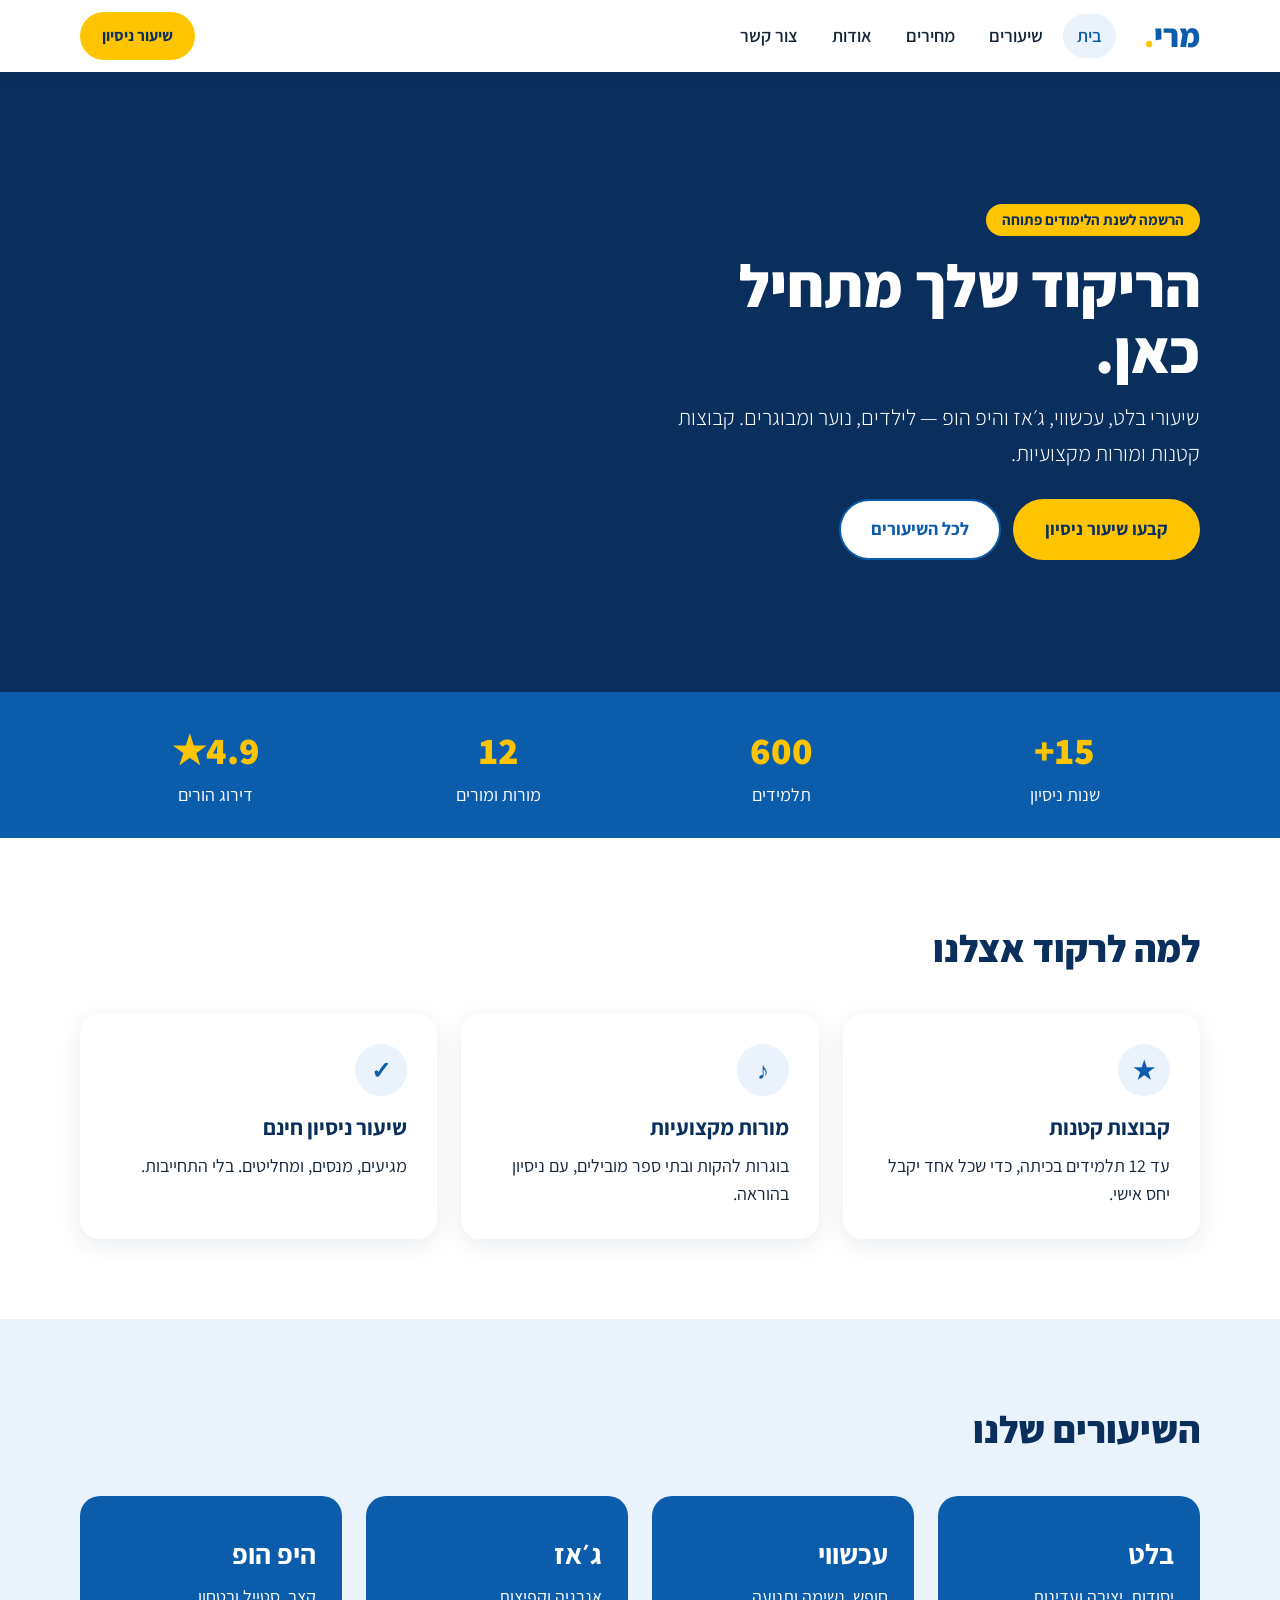
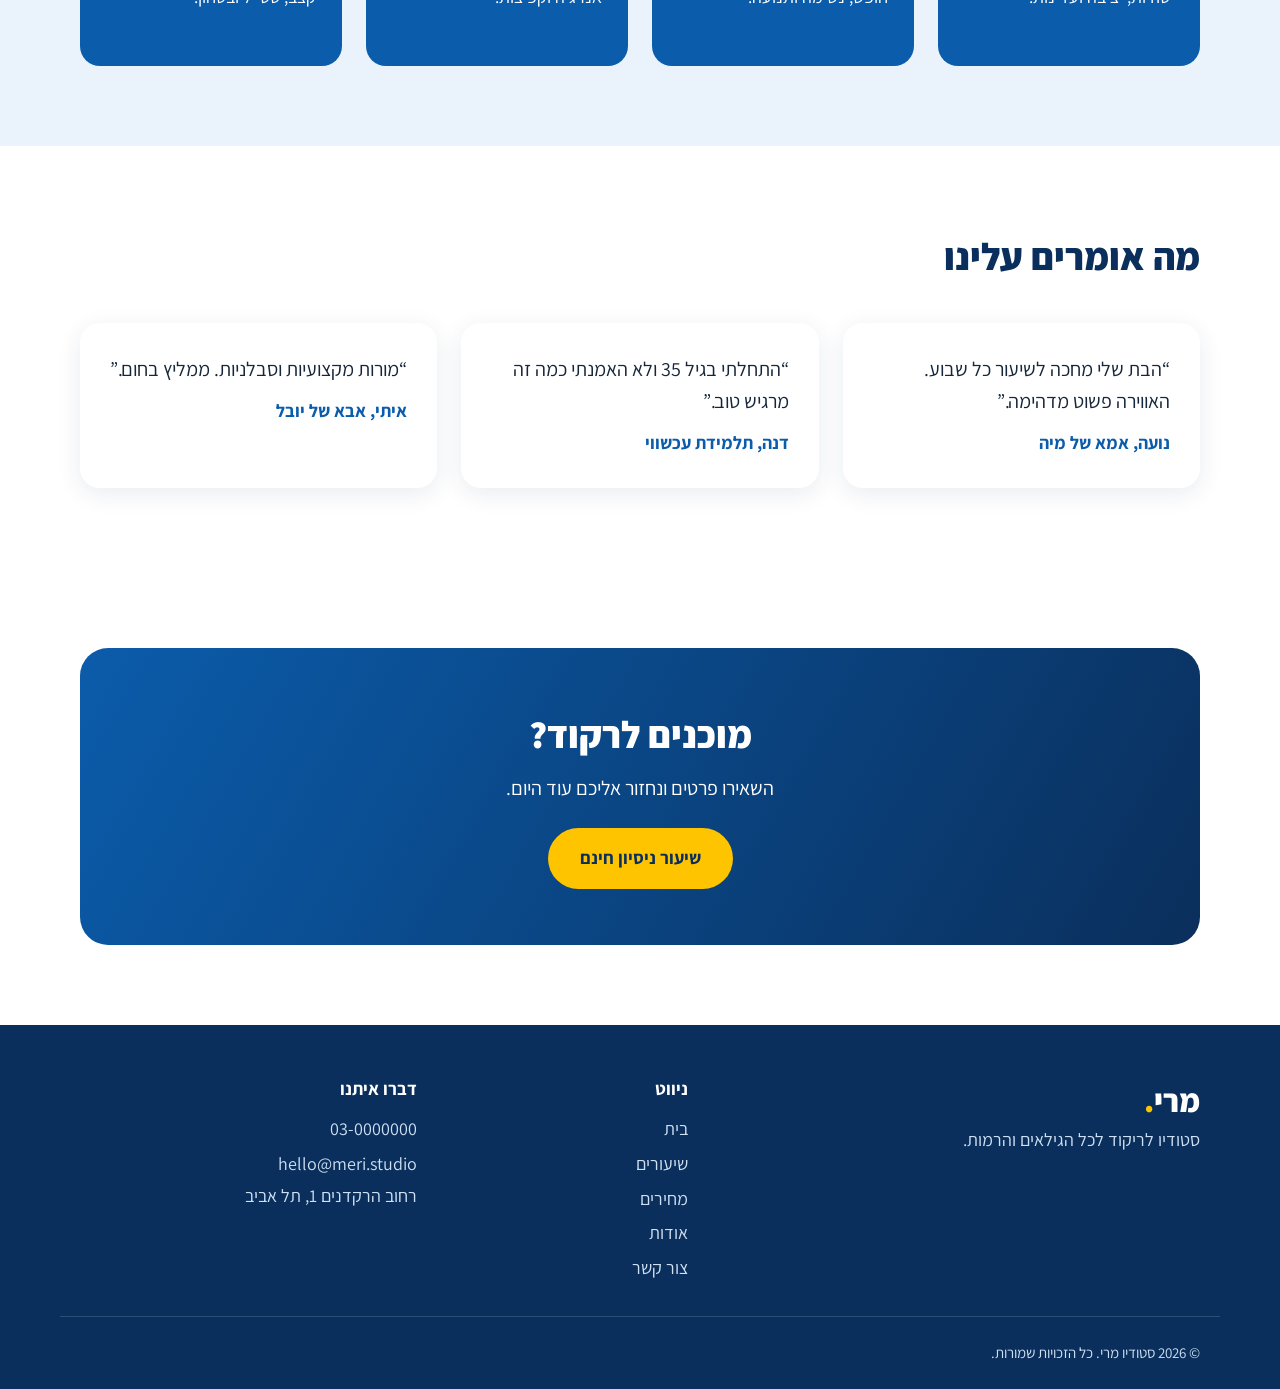
==== index.html @ 5dc38083 "Add 5-page promotional website for dance studio Co-Authored-By: Claude Sonnet 5.5 <noreply@anthropic" ====
<!doctype html>
<html lang="he" dir="rtl">
<head>
<meta charset="utf-8">
<meta name="viewport" content="width=device-width,initial-scale=1">
<title>בית | סטודיו מרי</title>
<meta name="description" content="סטודיו מרי – שיעורי ריקוד לכל הגילאים והרמות.">
<link rel="preconnect" href="https://fonts.googleapis.com">
<link rel="preconnect" href="https://fonts.gstatic.com" crossorigin>
<link href="https://fonts.googleapis.com/css2?family=Assistant:wght@300;400;600;700;800&display=swap" rel="stylesheet">
<link rel="stylesheet" href="style.css">
</head>
<body>
<header class="top">
  <div class="wrap bar">
    <a class="logo" href="index.html">מרי<span>.</span></a>
    <button class="burger" aria-label="תפריט" onclick="document.body.classList.toggle('open')"><i></i><i></i><i></i></button>
    <nav><a href="index.html" class="on">בית</a><a href="classes.html">שיעורים</a><a href="pricing.html">מחירים</a><a href="about.html">אודות</a><a href="contact.html">צור קשר</a></nav>
    <a class="btn btn-y sm" href="contact.html">שיעור ניסיון</a>
  </div>
</header>
<section class="hero" style="--img:url('https://images.unsplash.com/photo-1611879531844-24b7ddf40b26?ixlib=rb-4.1.0&q=80&fm=jpg&w=1800&fit=max')">
  <div class="wrap hero-in">
    <div class="hero-card">
      <span class="pill">הרשמה לשנת הלימודים פתוחה</span>
      <h1>הריקוד שלך מתחיל כאן.</h1>
      <p>שיעורי בלט, עכשווי, ג׳אז והיפ הופ — לילדים, נוער ומבוגרים. קבוצות קטנות ומורות מקצועיות.</p>
      <div class="cta"><a class="btn btn-y" href="contact.html">קבעו שיעור ניסיון</a><a class="btn btn-o" href="classes.html">לכל השיעורים</a></div>
    </div>
  </div>
</section>
<section class="strip"><div class="wrap strip-in"><div><b>15+</b><span>שנות ניסיון</span></div><div><b>600</b><span>תלמידים</span></div><div><b>12</b><span>מורות ומורים</span></div><div><b>4.9★</b><span>דירוג הורים</span></div></div></section>
<main>

<section class="sec"><div class="wrap">
<h2>למה לרקוד אצלנו</h2>
<div class="grid3">
<div class="card"><div class="ic">★</div><h3>קבוצות קטנות</h3><p>עד 12 תלמידים בכיתה, כדי שכל אחד יקבל יחס אישי.</p></div>
<div class="card"><div class="ic">♪</div><h3>מורות מקצועיות</h3><p>בוגרות להקות ובתי ספר מובילים, עם ניסיון בהוראה.</p></div>
<div class="card"><div class="ic">✓</div><h3>שיעור ניסיון חינם</h3><p>מגיעים, מנסים, ומחליטים. בלי התחייבות.</p></div>
</div></div></section>
<section class="sec alt"><div class="wrap">
<h2>השיעורים שלנו</h2>
<div class="grid4">
<a class="tile" href="classes.html"><h3>בלט</h3><p>יסודות, יציבה ועדינות.</p></a>
<a class="tile" href="classes.html"><h3>עכשווי</h3><p>חופש, נשימה ותנועה.</p></a>
<a class="tile" href="classes.html"><h3>ג׳אז</h3><p>אנרגיה וקפיצות.</p></a>
<a class="tile" href="classes.html"><h3>היפ הופ</h3><p>קצב, סטייל ובטחון.</p></a>
</div></div></section>
<section class="sec"><div class="wrap">
<h2>מה אומרים עלינו</h2>
<div class="grid3">
<div class="card q"><p>“הבת שלי מחכה לשיעור כל שבוע. האווירה פשוט מדהימה.”</p><b>נועה, אמא של מיה</b></div>
<div class="card q"><p>“התחלתי בגיל 35 ולא האמנתי כמה זה מרגיש טוב.”</p><b>דנה, תלמידת עכשווי</b></div>
<div class="card q"><p>“מורות מקצועיות וסבלניות. ממליץ בחום.”</p><b>איתי, אבא של יובל</b></div>
</div></div></section>
<section class="sec"><div class="wrap"><div class="banner"><h2>מוכנים לרקוד?</h2><p>השאירו פרטים ונחזור אליכם עוד היום.</p><a class="btn btn-y" href="contact.html">שיעור ניסיון חינם</a></div></div></section>
</main>
<footer>
  <div class="wrap foot">
    <div><b class="logo">מרי<span>.</span></b><p>סטודיו לריקוד לכל הגילאים והרמות.</p></div>
    <div><h4>ניווט</h4><a href="index.html" class="on">בית</a><a href="classes.html">שיעורים</a><a href="pricing.html">מחירים</a><a href="about.html">אודות</a><a href="contact.html">צור קשר</a></div>
    <div><h4>דברו איתנו</h4><a href="tel:030000000">03-0000000</a><a href="mailto:hello@meri.studio">hello@meri.studio</a><p>רחוב הרקדנים 1, תל אביב</p></div>
  </div>
  <div class="wrap copy">© 2026 סטודיו מרי. כל הזכויות שמורות.</div>
</footer>
</body>
</html>
---- style.css ----
:root{--blue:#0b5cab;--navy:#0a2f5c;--sky:#eaf3fc;--yellow:#ffc400;--ink:#16263a;--mute:#5b6b7f;--r:20px}
*{box-sizing:border-box;margin:0}
body{font-family:'Assistant',sans-serif;color:var(--ink);background:#fff;font-size:18px;line-height:1.6}
a{color:inherit;text-decoration:none}
.wrap{max-width:1160px;margin:0 auto;padding:0 20px}
.top{position:sticky;top:0;z-index:20;background:#fff;box-shadow:0 2px 12px rgba(10,47,92,.08)}
.bar{display:flex;align-items:center;gap:28px;height:72px}
.logo{font-size:32px;font-weight:800;color:var(--blue)}.logo span{color:var(--yellow)}
nav{display:flex;gap:6px;margin-inline-end:auto}
nav a{padding:8px 14px;border-radius:30px;font-weight:600}
nav a:hover,nav a.on{background:var(--sky);color:var(--blue)}
.burger{display:none;background:none;border:0;margin-inline-start:auto;cursor:pointer}
.burger i{display:block;width:26px;height:3px;background:var(--blue);margin:5px 0;border-radius:3px}
.btn{display:inline-block;padding:14px 30px;border-radius:40px;font-weight:700;font-size:18px;border:2px solid transparent;cursor:pointer;font-family:inherit;transition:.2s}
.btn.sm{padding:9px 20px;font-size:16px}
.btn-y{background:var(--yellow);color:var(--navy)}.btn-y:hover{background:#ffd43b;transform:translateY(-2px)}
.btn-o{border-color:var(--blue);color:var(--blue);background:#fff}.btn-o:hover{background:var(--blue);color:#fff}
.hero{background:linear-gradient(270deg,rgba(10,47,92,.88) 0,rgba(10,47,92,.55) 45%,rgba(10,47,92,.1) 100%),var(--img) center/cover no-repeat,var(--navy);min-height:620px;display:flex;align-items:center}
.hero-in{width:100%}
.hero-card{max-width:560px;color:#fff;padding:40px 0}
.hero h1{font-size:60px;line-height:1.1;font-weight:800;margin:16px 0}
.hero p{font-size:22px;margin-bottom:28px;font-weight:300}
.pill{display:inline-block;background:var(--yellow);color:var(--navy);padding:4px 16px;border-radius:30px;font-weight:700;font-size:15px}
.cta{display:flex;gap:12px;flex-wrap:wrap}
.strip{background:var(--blue);color:#fff}
.strip-in{display:grid;grid-template-columns:repeat(4,1fr);text-align:center;padding:28px 20px;gap:12px}
.strip b{display:block;font-size:38px;font-weight:800;color:var(--yellow)}
.sec{padding:80px 0}.alt{background:var(--sky)}
h2{font-size:38px;font-weight:800;color:var(--navy);margin-bottom:36px}
h3{font-size:22px;font-weight:700;color:var(--navy);margin-bottom:6px}
.grid2,.grid3,.grid4{display:grid;gap:24px}
.grid2{grid-template-columns:repeat(2,1fr)}.grid3{grid-template-columns:repeat(3,1fr)}.grid4{grid-template-columns:repeat(4,1fr)}
.card{background:#fff;border-radius:var(--r);padding:30px;box-shadow:0 6px 24px rgba(10,47,92,.09)}
.alt .card{box-shadow:none}
.ic{width:52px;height:52px;border-radius:50%;background:var(--sky);color:var(--blue);display:grid;place-items:center;font-size:24px;font-weight:800;margin-bottom:14px}
.row{display:flex;gap:18px}.row .ic{flex:none}
.tile{background:var(--blue);color:#fff;border-radius:var(--r);padding:36px 26px;min-height:170px;transition:.2s}
.tile h3{color:#fff;font-size:28px}.tile:hover{background:var(--navy);transform:translateY(-4px)}
.q p{font-size:20px;margin-bottom:12px}.q b{color:var(--blue)}
.banner{background:linear-gradient(120deg,var(--blue),var(--navy));color:#fff;border-radius:28px;padding:56px 30px;text-align:center}
.banner h2{color:#fff;margin-bottom:8px}.banner p{margin-bottom:24px;font-size:20px}
.phead{background:var(--sky);padding:56px 0}
.phead h1{font-size:46px;color:var(--navy);font-weight:800}.phead p{color:var(--mute);font-size:20px}
.tbl{background:#fff;border-radius:var(--r);overflow:hidden}
table{width:100%;border-collapse:collapse}
th,td{padding:16px 22px;text-align:right;border-bottom:1px solid #e3ecf6}
th{background:var(--blue);color:#fff}
.price .card{text-align:center;position:relative}
.pr{font-size:52px;font-weight:800;color:var(--blue);margin:8px 0}
.price ul{list-style:none;padding:0;margin:0 0 22px}.price li{padding:6px 0;border-bottom:1px solid #eef3f9}
.hot{border:3px solid var(--yellow)}
details{background:#fff;border-radius:14px;padding:18px 24px;margin-bottom:12px}
summary{font-weight:700;cursor:pointer;color:var(--navy)}details p{margin-top:8px;color:var(--mute)}
.ab p{margin-bottom:14px;color:var(--mute)}
.team{text-align:center}
.av{width:84px;height:84px;margin:0 auto 12px;border-radius:50%;background:var(--blue);color:#fff;display:grid;place-items:center;font-size:36px;font-weight:800}
.form{display:grid;gap:16px}
label{display:grid;gap:6px;font-weight:600;color:var(--navy)}
input,select,textarea{font:inherit;padding:12px 14px;border:2px solid #d5e2f0;border-radius:12px;background:#fff}
input:focus,select:focus,textarea:focus{outline:0;border-color:var(--blue)}
.ok{color:#0a7a3c;font-weight:700}
.info p{margin:10px 0}.info a{color:var(--blue);font-weight:600}
footer{background:var(--navy);color:#cfe0f3;padding-top:50px}
.foot{display:grid;grid-template-columns:2fr 1fr 1.4fr;gap:30px}
.foot a{display:block;padding:3px 0}.foot a:hover{color:var(--yellow)}
.foot h4{color:#fff;margin-bottom:8px}.foot .logo{color:#fff}
.copy{padding:24px 20px;margin-top:30px;border-top:1px solid rgba(255,255,255,.15);font-size:15px}
@media(max-width:860px){
.burger{display:block}.top .btn{display:none}
nav{display:none;position:absolute;top:72px;inset-inline:0;background:#fff;flex-direction:column;padding:12px 20px 20px;box-shadow:0 10px 20px rgba(0,0,0,.1)}
.open nav{display:flex}
.hero{min-height:520px;background:linear-gradient(0deg,rgba(10,47,92,.9),rgba(10,47,92,.35)),var(--img) center/cover}
.hero h1{font-size:40px}.hero p{font-size:19px}
.grid2,.grid3,.grid4,.foot{grid-template-columns:1fr}
.strip-in{grid-template-columns:repeat(2,1fr)}
h2{font-size:30px}.sec{padding:56px 0}.phead h1{font-size:36px}}
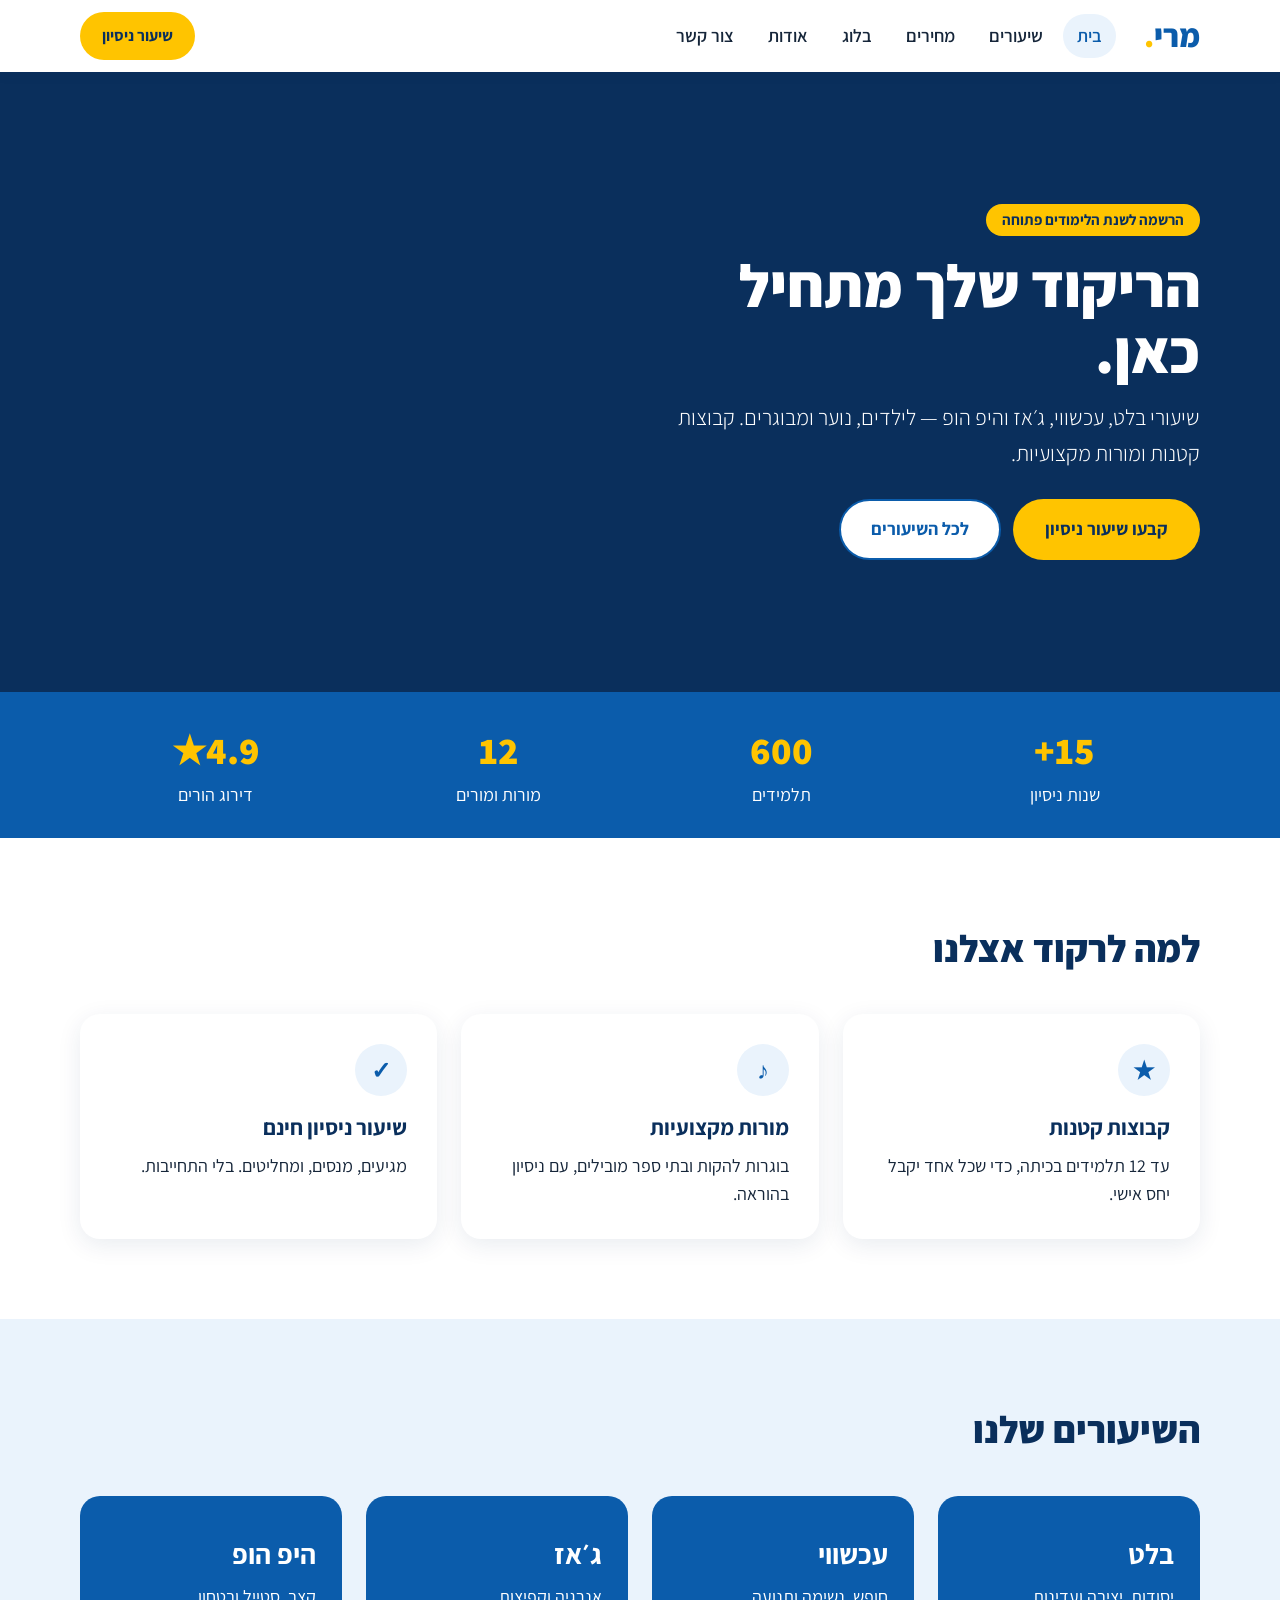
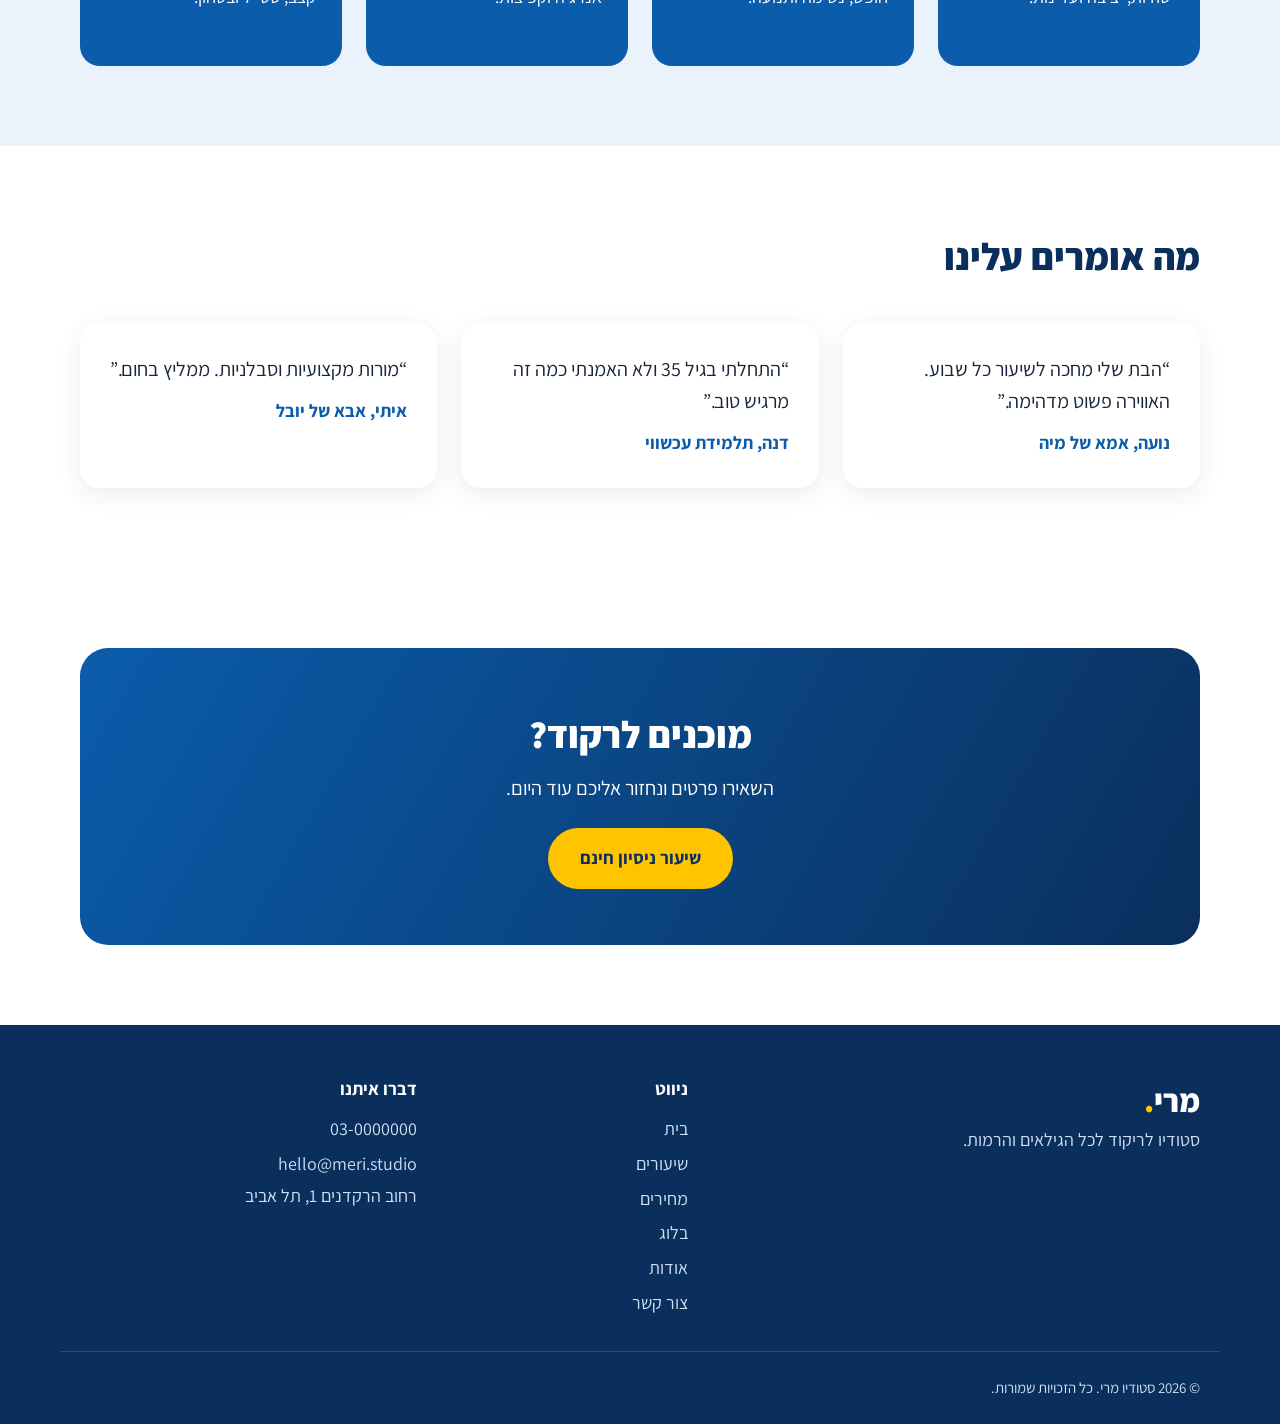
==== commit 793f6af9: "Add blog page and nav links Co-Authored-By: Claude Sonnet 5.5 <noreply@anthropic.com> Claude-Session" ====
--- a/index.html
+++ b/index.html
@@ -15,7 +15,7 @@
   <div class="wrap bar">
     <a class="logo" href="index.html">מרי<span>.</span></a>
     <button class="burger" aria-label="תפריט" onclick="document.body.classList.toggle('open')"><i></i><i></i><i></i></button>
-    <nav><a href="index.html" class="on">בית</a><a href="classes.html">שיעורים</a><a href="pricing.html">מחירים</a><a href="about.html">אודות</a><a href="contact.html">צור קשר</a></nav>
+    <nav><a href="index.html" class="on">בית</a><a href="classes.html">שיעורים</a><a href="pricing.html">מחירים</a><a href="blog.html">בלוג</a><a href="about.html">אודות</a><a href="contact.html">צור קשר</a></nav>
     <a class="btn btn-y sm" href="contact.html">שיעור ניסיון</a>
   </div>
 </header>
@@ -59,7 +59,7 @@
 <footer>
   <div class="wrap foot">
     <div><b class="logo">מרי<span>.</span></b><p>סטודיו לריקוד לכל הגילאים והרמות.</p></div>
-    <div><h4>ניווט</h4><a href="index.html" class="on">בית</a><a href="classes.html">שיעורים</a><a href="pricing.html">מחירים</a><a href="about.html">אודות</a><a href="contact.html">צור קשר</a></div>
+    <div><h4>ניווט</h4><a href="index.html" class="on">בית</a><a href="classes.html">שיעורים</a><a href="pricing.html">מחירים</a><a href="blog.html">בלוג</a><a href="about.html">אודות</a><a href="contact.html">צור קשר</a></div>
     <div><h4>דברו איתנו</h4><a href="tel:030000000">03-0000000</a><a href="mailto:hello@meri.studio">hello@meri.studio</a><p>רחוב הרקדנים 1, תל אביב</p></div>
   </div>
   <div class="wrap copy">© 2026 סטודיו מרי. כל הזכויות שמורות.</div>
--- a/style.css
+++ b/style.css
@@ -74,3 +74,15 @@
 .grid2,.grid3,.grid4,.foot{grid-template-columns:1fr}
 .strip-in{grid-template-columns:repeat(2,1fr)}
 h2{font-size:30px}.sec{padding:56px 0}.phead h1{font-size:36px}}
+.post{display:flex;flex-direction:column;padding:0;overflow:hidden;transition:.2s}
+.post:hover{transform:translateY(-4px)}
+.post-img{height:190px;background:linear-gradient(120deg,var(--blue),var(--navy));display:grid;place-items:center;color:var(--yellow);font-size:56px;font-weight:800}
+.post-body{padding:24px 26px 28px}
+.tag{display:inline-block;background:var(--sky);color:var(--blue);padding:2px 12px;border-radius:30px;font-weight:700;font-size:14px}
+.meta{color:var(--mute);font-size:15px;margin:8px 0 4px}
+.post h3{margin:6px 0 8px}.post p{color:var(--mute)}
+.more{display:inline-block;margin-top:12px;color:var(--blue);font-weight:700}
+.feat{display:grid;grid-template-columns:1.2fr 1fr;gap:0;padding:0;overflow:hidden;margin-bottom:36px}
+.feat .post-img{height:100%;min-height:280px;font-size:90px}
+.feat .post-body{padding:40px}.feat h3{font-size:30px}
+@media(max-width:860px){.feat{grid-template-columns:1fr}.feat .post-img{min-height:180px}.feat .post-body{padding:24px}}
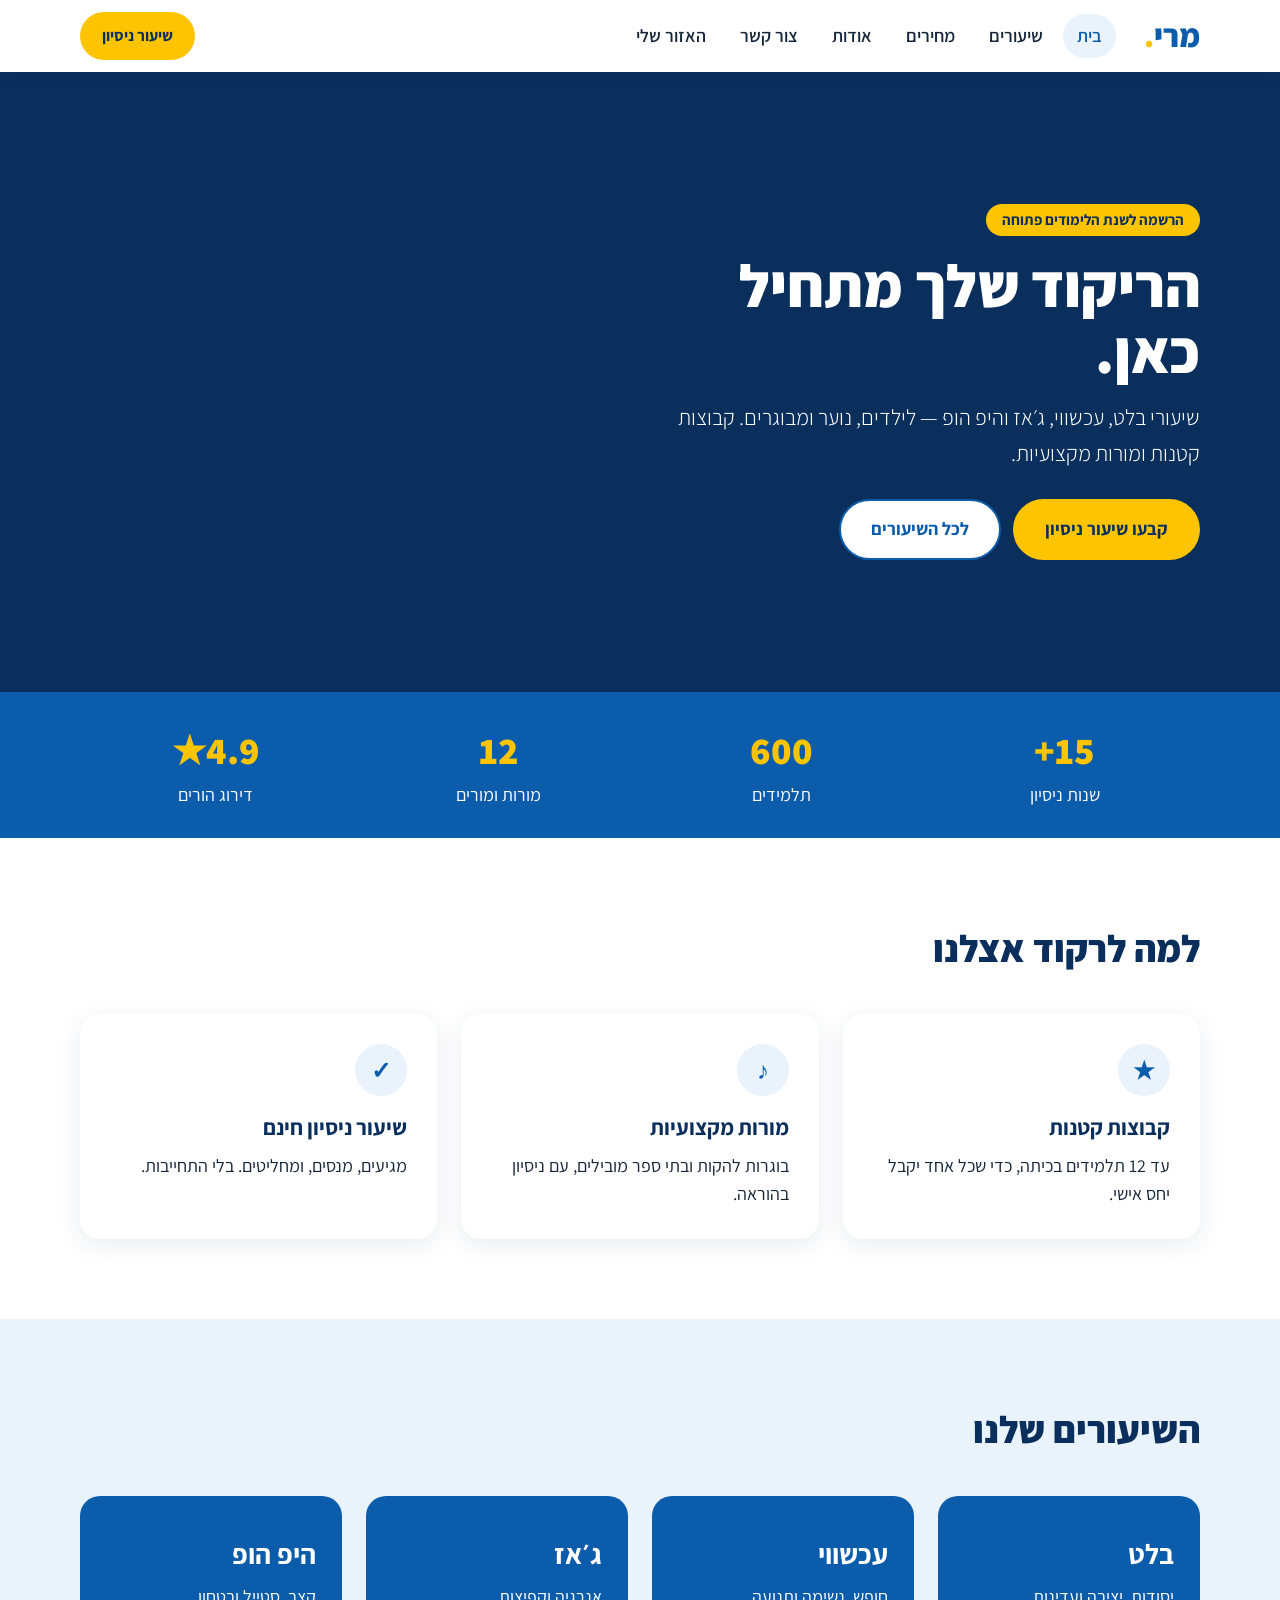
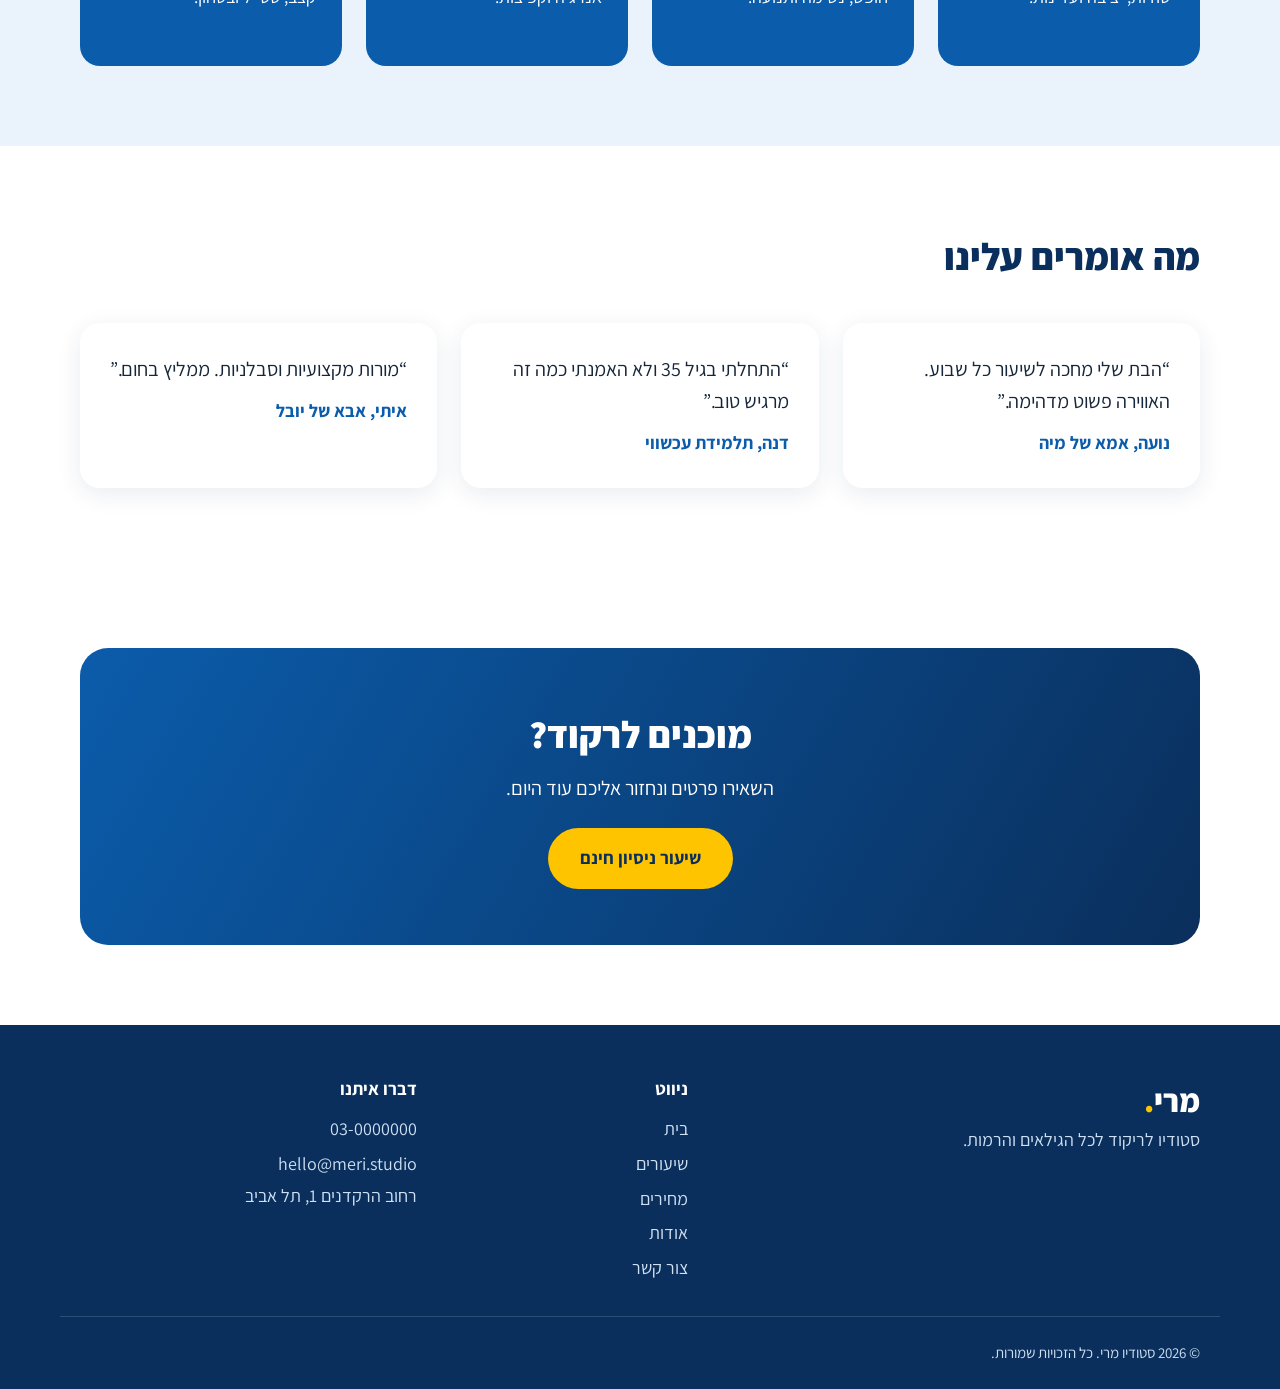
==== commit 8390dacf: "Add users area (account page) with login, registration and personal classes Co-Authored-By: Claude S" ====
--- a/index.html
+++ b/index.html
@@ -15,7 +15,7 @@
   <div class="wrap bar">
     <a class="logo" href="index.html">מרי<span>.</span></a>
     <button class="burger" aria-label="תפריט" onclick="document.body.classList.toggle('open')"><i></i><i></i><i></i></button>
-    <nav><a href="index.html" class="on">בית</a><a href="classes.html">שיעורים</a><a href="pricing.html">מחירים</a><a href="blog.html">בלוג</a><a href="about.html">אודות</a><a href="contact.html">צור קשר</a></nav>
+    <nav><a href="index.html" class="on">בית</a><a href="classes.html">שיעורים</a><a href="pricing.html">מחירים</a><a href="about.html">אודות</a><a href="contact.html">צור קשר</a><a href="account.html">האזור שלי</a></nav>
     <a class="btn btn-y sm" href="contact.html">שיעור ניסיון</a>
   </div>
 </header>
@@ -59,7 +59,7 @@
 <footer>
   <div class="wrap foot">
     <div><b class="logo">מרי<span>.</span></b><p>סטודיו לריקוד לכל הגילאים והרמות.</p></div>
-    <div><h4>ניווט</h4><a href="index.html" class="on">בית</a><a href="classes.html">שיעורים</a><a href="pricing.html">מחירים</a><a href="blog.html">בלוג</a><a href="about.html">אודות</a><a href="contact.html">צור קשר</a></div>
+    <div><h4>ניווט</h4><a href="index.html" class="on">בית</a><a href="classes.html">שיעורים</a><a href="pricing.html">מחירים</a><a href="about.html">אודות</a><a href="contact.html">צור קשר</a></div>
     <div><h4>דברו איתנו</h4><a href="tel:030000000">03-0000000</a><a href="mailto:hello@meri.studio">hello@meri.studio</a><p>רחוב הרקדנים 1, תל אביב</p></div>
   </div>
   <div class="wrap copy">© 2026 סטודיו מרי. כל הזכויות שמורות.</div>
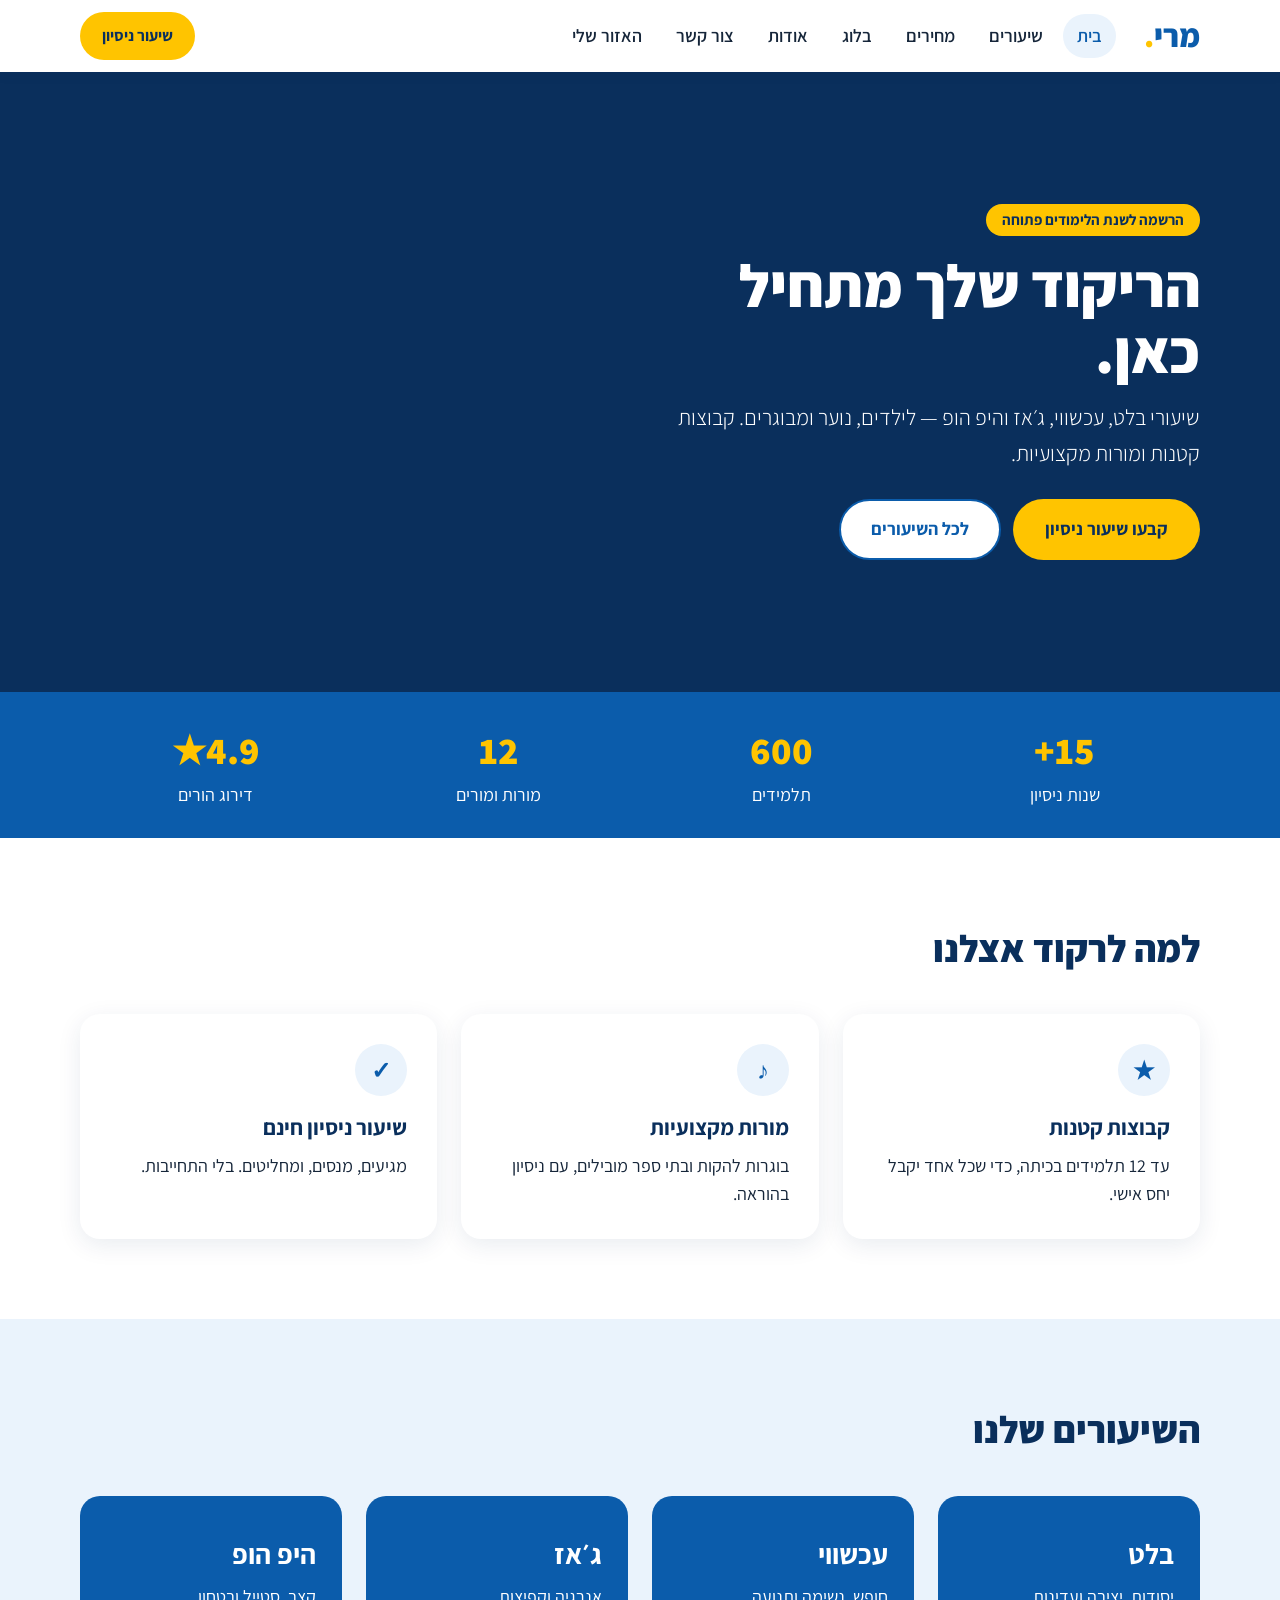
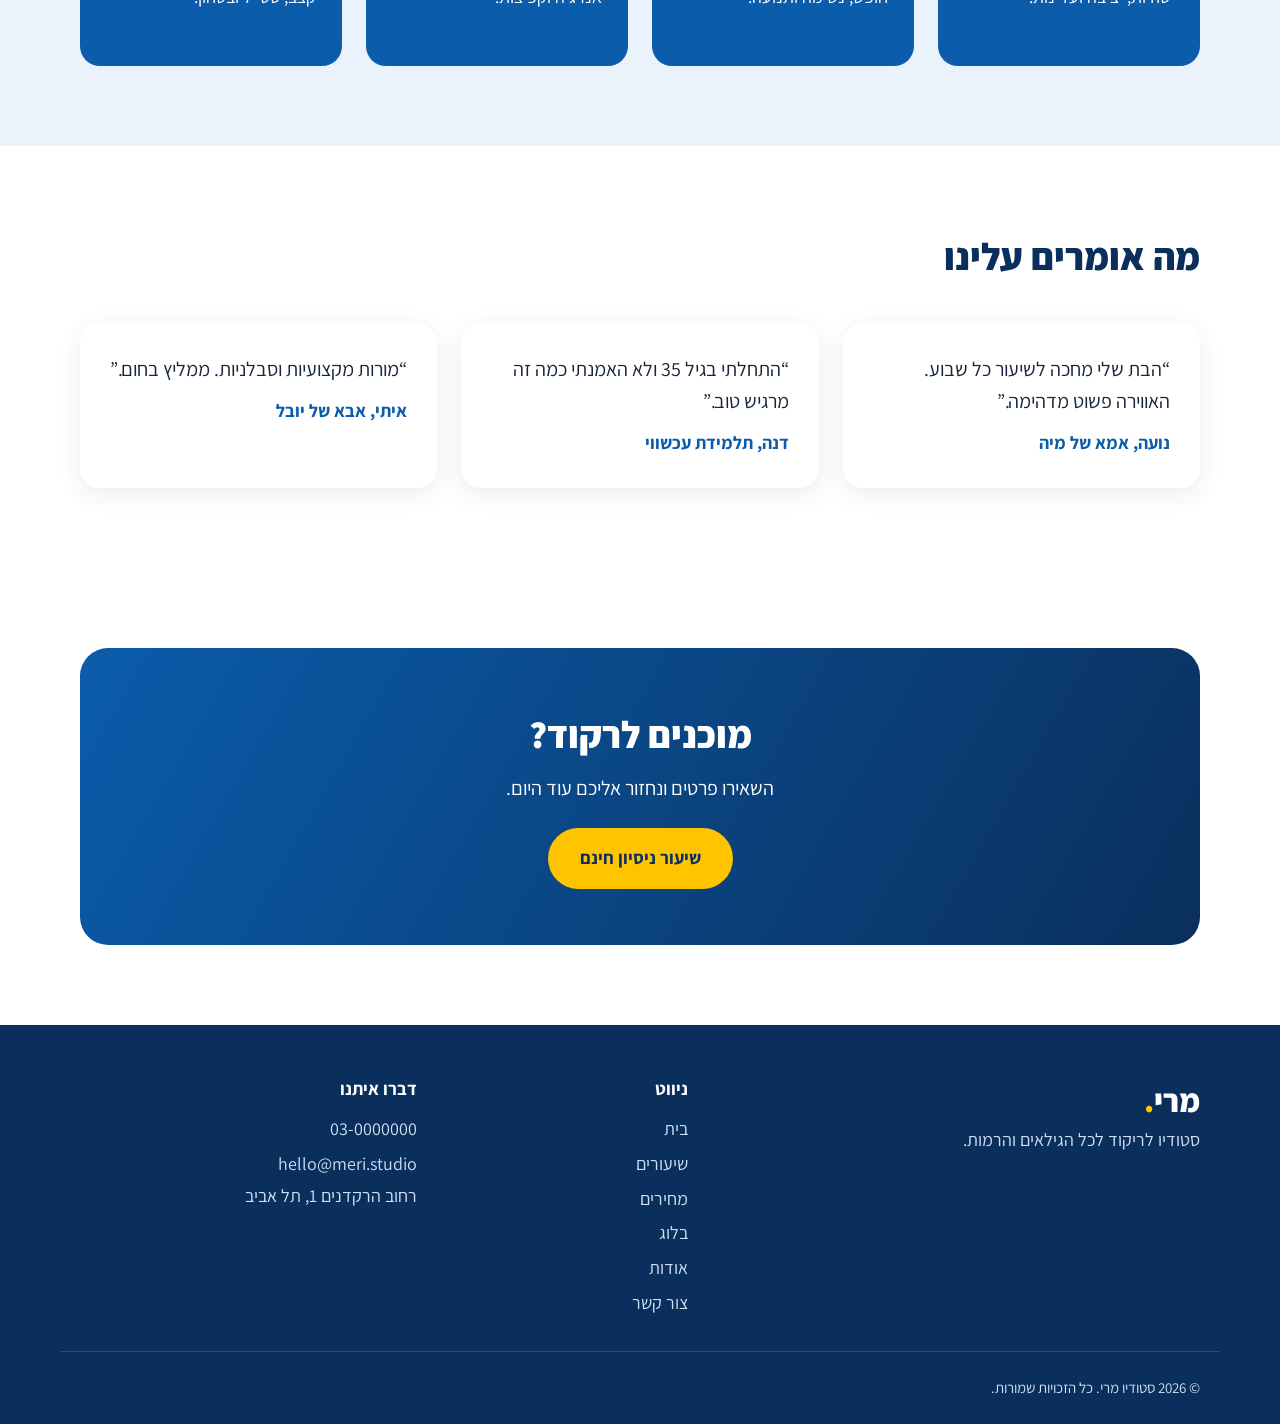
==== commit cfabcf5c: "Merge main into blog branch Co-Authored-By: Claude Sonnet 5.5 <noreply@anthropic.com> Claude-Session" ====
--- a/index.html
+++ b/index.html
@@ -15,7 +15,7 @@
   <div class="wrap bar">
     <a class="logo" href="index.html">מרי<span>.</span></a>
     <button class="burger" aria-label="תפריט" onclick="document.body.classList.toggle('open')"><i></i><i></i><i></i></button>
-    <nav><a href="index.html" class="on">בית</a><a href="classes.html">שיעורים</a><a href="pricing.html">מחירים</a><a href="about.html">אודות</a><a href="contact.html">צור קשר</a><a href="account.html">האזור שלי</a></nav>
+    <nav><a href="index.html" class="on">בית</a><a href="classes.html">שיעורים</a><a href="pricing.html">מחירים</a><a href="blog.html">בלוג</a><a href="about.html">אודות</a><a href="contact.html">צור קשר</a><a href="account.html">האזור שלי</a></nav>
     <a class="btn btn-y sm" href="contact.html">שיעור ניסיון</a>
   </div>
 </header>
@@ -59,7 +59,7 @@
 <footer>
   <div class="wrap foot">
     <div><b class="logo">מרי<span>.</span></b><p>סטודיו לריקוד לכל הגילאים והרמות.</p></div>
-    <div><h4>ניווט</h4><a href="index.html" class="on">בית</a><a href="classes.html">שיעורים</a><a href="pricing.html">מחירים</a><a href="about.html">אודות</a><a href="contact.html">צור קשר</a></div>
+    <div><h4>ניווט</h4><a href="index.html" class="on">בית</a><a href="classes.html">שיעורים</a><a href="pricing.html">מחירים</a><a href="blog.html">בלוג</a><a href="about.html">אודות</a><a href="contact.html">צור קשר</a></div>
     <div><h4>דברו איתנו</h4><a href="tel:030000000">03-0000000</a><a href="mailto:hello@meri.studio">hello@meri.studio</a><p>רחוב הרקדנים 1, תל אביב</p></div>
   </div>
   <div class="wrap copy">© 2026 סטודיו מרי. כל הזכויות שמורות.</div>
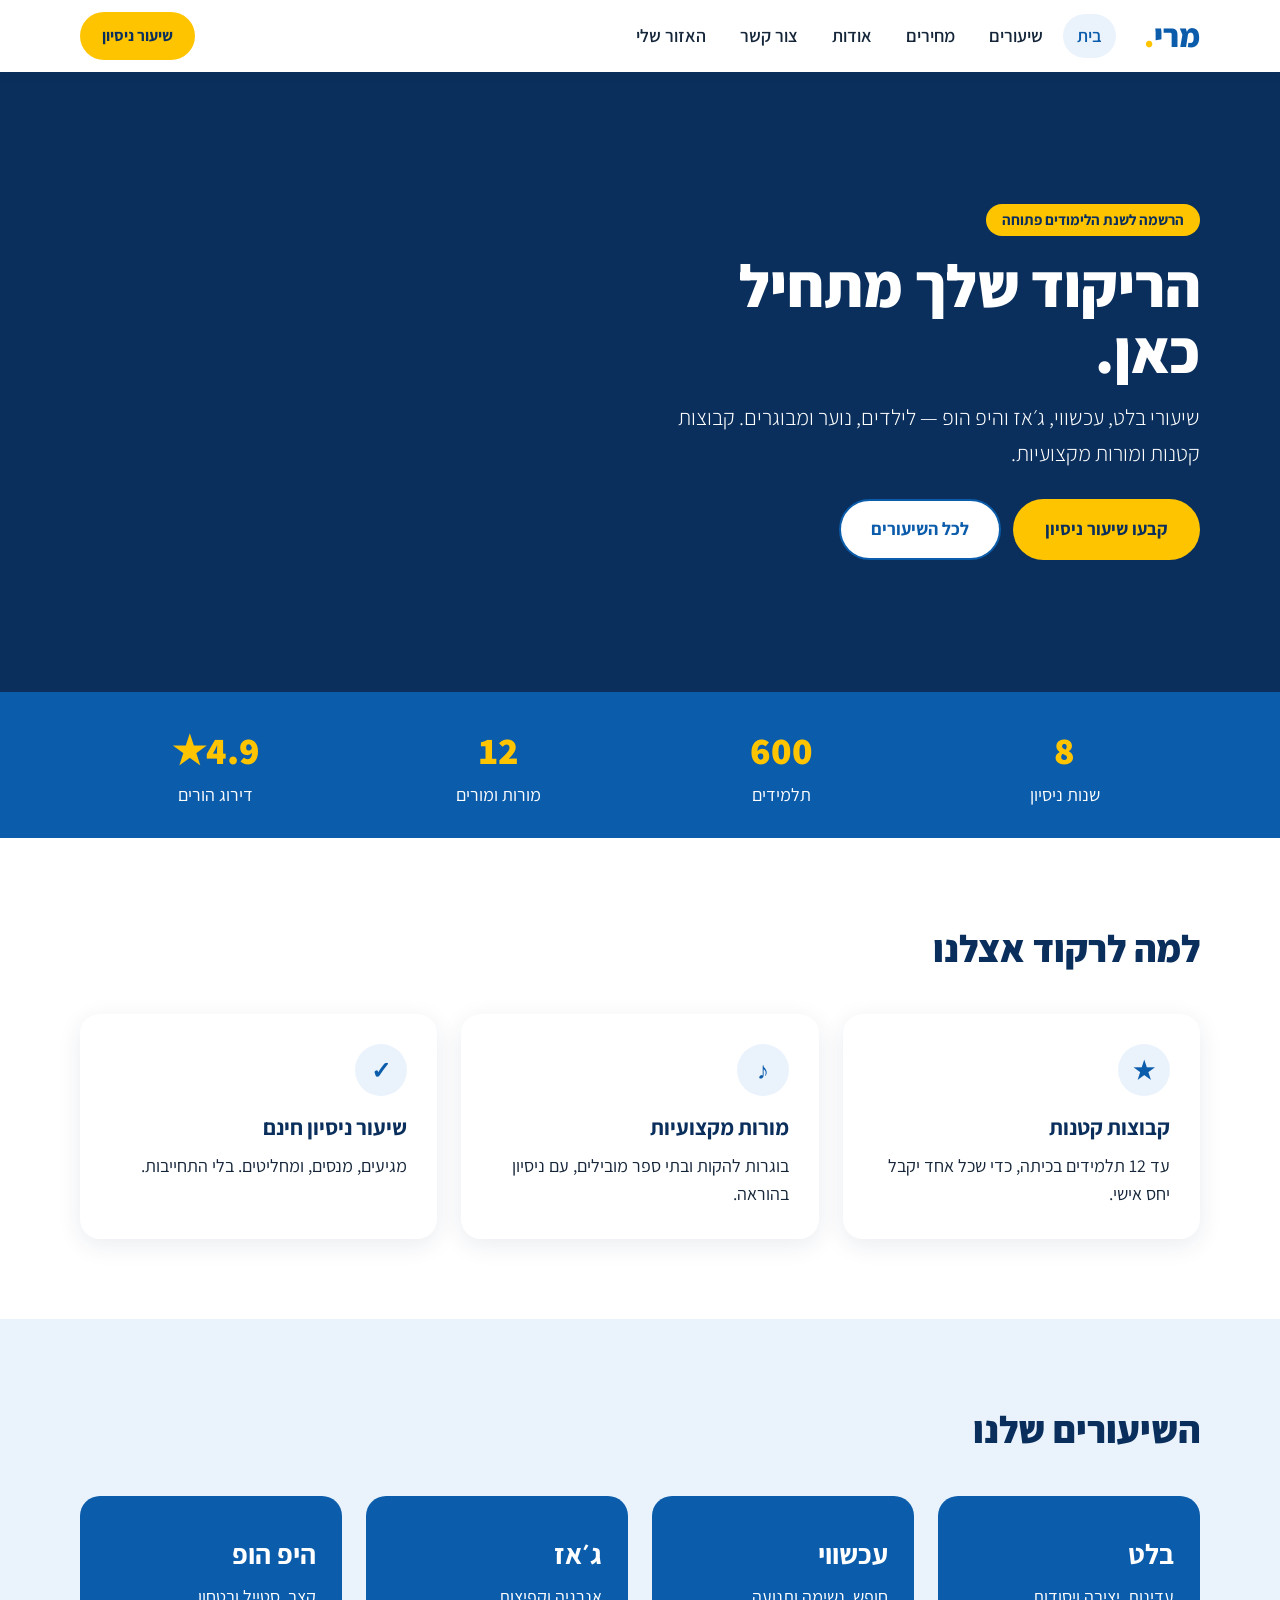
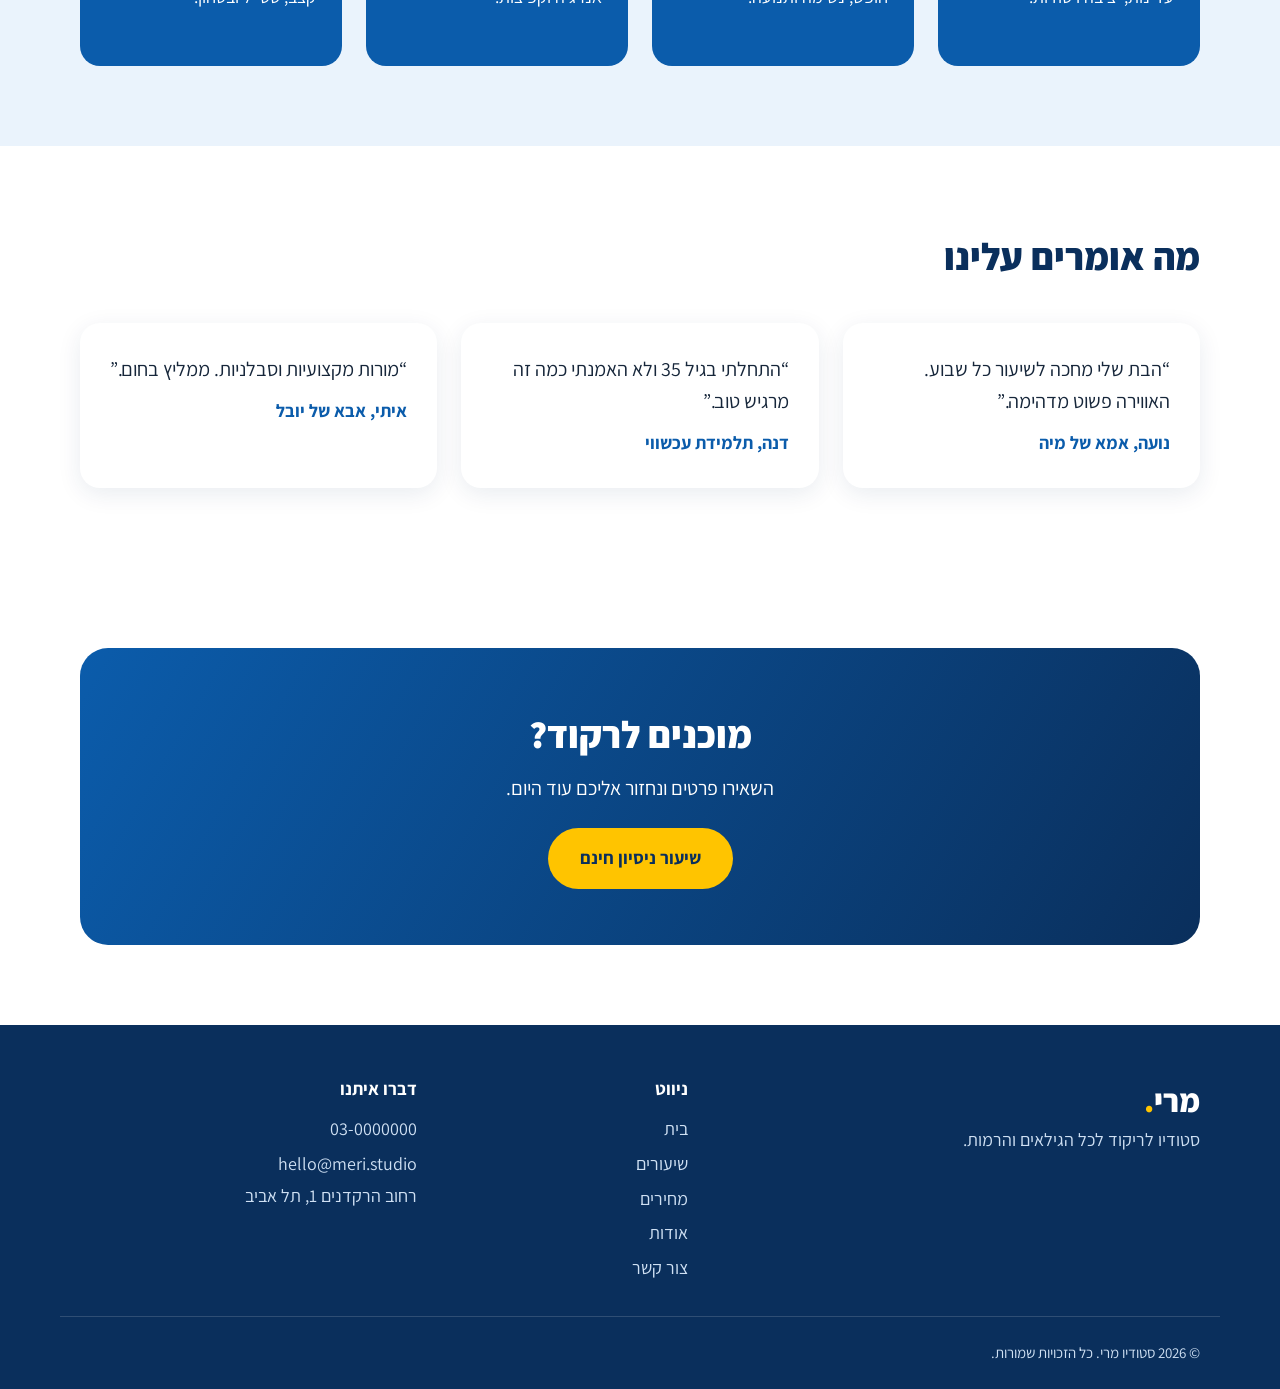
==== commit acac50de: "Update years of experience and ballet tile text Co-Authored-By: Claude Sonnet 5.5 <noreply@anthropic" ====
--- a/index.html
+++ b/index.html
@@ -15,7 +15,7 @@
   <div class="wrap bar">
     <a class="logo" href="index.html">מרי<span>.</span></a>
     <button class="burger" aria-label="תפריט" onclick="document.body.classList.toggle('open')"><i></i><i></i><i></i></button>
-    <nav><a href="index.html" class="on">בית</a><a href="classes.html">שיעורים</a><a href="pricing.html">מחירים</a><a href="blog.html">בלוג</a><a href="about.html">אודות</a><a href="contact.html">צור קשר</a><a href="account.html">האזור שלי</a></nav>
+    <nav><a href="index.html" class="on">בית</a><a href="classes.html">שיעורים</a><a href="pricing.html">מחירים</a><a href="about.html">אודות</a><a href="contact.html">צור קשר</a><a href="account.html">האזור שלי</a></nav>
     <a class="btn btn-y sm" href="contact.html">שיעור ניסיון</a>
   </div>
 </header>
@@ -29,7 +29,7 @@
     </div>
   </div>
 </section>
-<section class="strip"><div class="wrap strip-in"><div><b>15+</b><span>שנות ניסיון</span></div><div><b>600</b><span>תלמידים</span></div><div><b>12</b><span>מורות ומורים</span></div><div><b>4.9★</b><span>דירוג הורים</span></div></div></section>
+<section class="strip"><div class="wrap strip-in"><div><b>8</b><span>שנות ניסיון</span></div><div><b>600</b><span>תלמידים</span></div><div><b>12</b><span>מורות ומורים</span></div><div><b>4.9★</b><span>דירוג הורים</span></div></div></section>
 <main>
 
 <section class="sec"><div class="wrap">
@@ -42,7 +42,7 @@
 <section class="sec alt"><div class="wrap">
 <h2>השיעורים שלנו</h2>
 <div class="grid4">
-<a class="tile" href="classes.html"><h3>בלט</h3><p>יסודות, יציבה ועדינות.</p></a>
+<a class="tile" href="classes.html"><h3>בלט</h3><p>עדינות, יציבה ויסודות.</p></a>
 <a class="tile" href="classes.html"><h3>עכשווי</h3><p>חופש, נשימה ותנועה.</p></a>
 <a class="tile" href="classes.html"><h3>ג׳אז</h3><p>אנרגיה וקפיצות.</p></a>
 <a class="tile" href="classes.html"><h3>היפ הופ</h3><p>קצב, סטייל ובטחון.</p></a>
@@ -59,7 +59,7 @@
 <footer>
   <div class="wrap foot">
     <div><b class="logo">מרי<span>.</span></b><p>סטודיו לריקוד לכל הגילאים והרמות.</p></div>
-    <div><h4>ניווט</h4><a href="index.html" class="on">בית</a><a href="classes.html">שיעורים</a><a href="pricing.html">מחירים</a><a href="blog.html">בלוג</a><a href="about.html">אודות</a><a href="contact.html">צור קשר</a></div>
+    <div><h4>ניווט</h4><a href="index.html" class="on">בית</a><a href="classes.html">שיעורים</a><a href="pricing.html">מחירים</a><a href="about.html">אודות</a><a href="contact.html">צור קשר</a></div>
     <div><h4>דברו איתנו</h4><a href="tel:030000000">03-0000000</a><a href="mailto:hello@meri.studio">hello@meri.studio</a><p>רחוב הרקדנים 1, תל אביב</p></div>
   </div>
   <div class="wrap copy">© 2026 סטודיו מרי. כל הזכויות שמורות.</div>
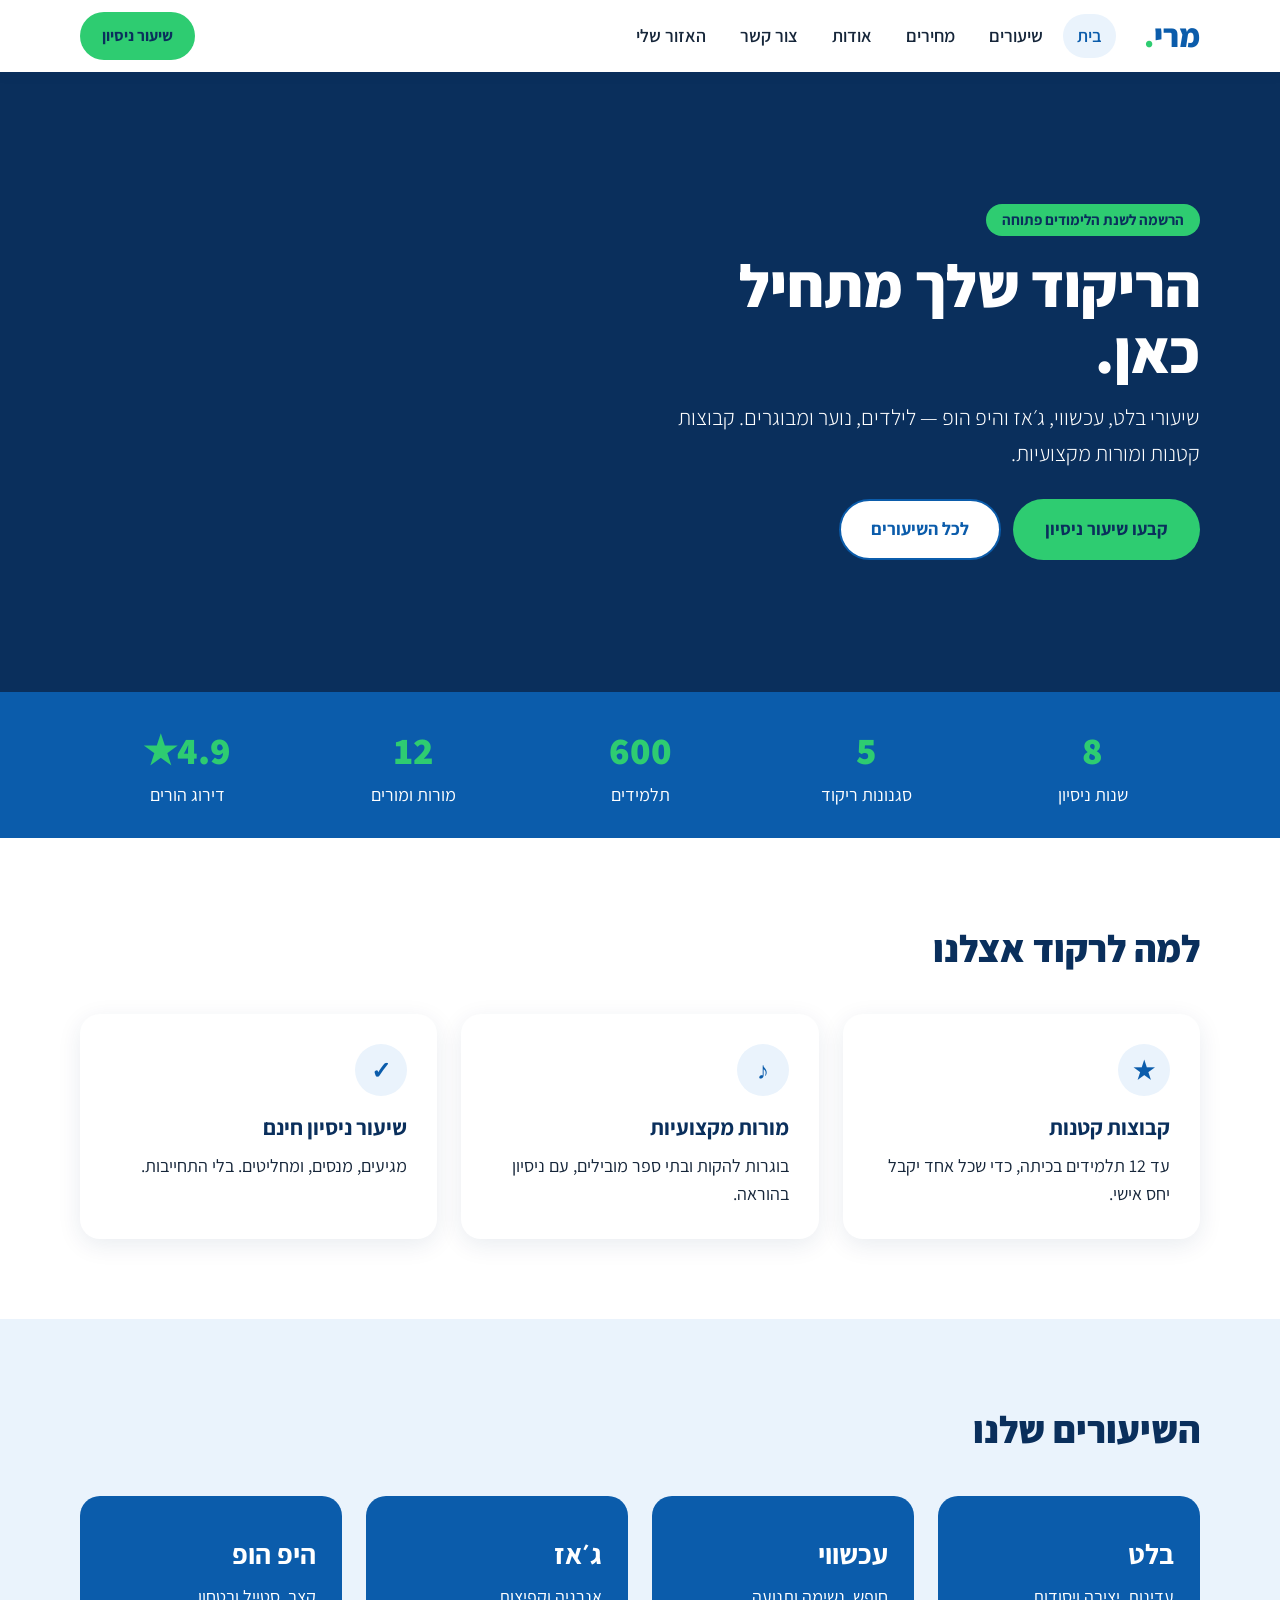
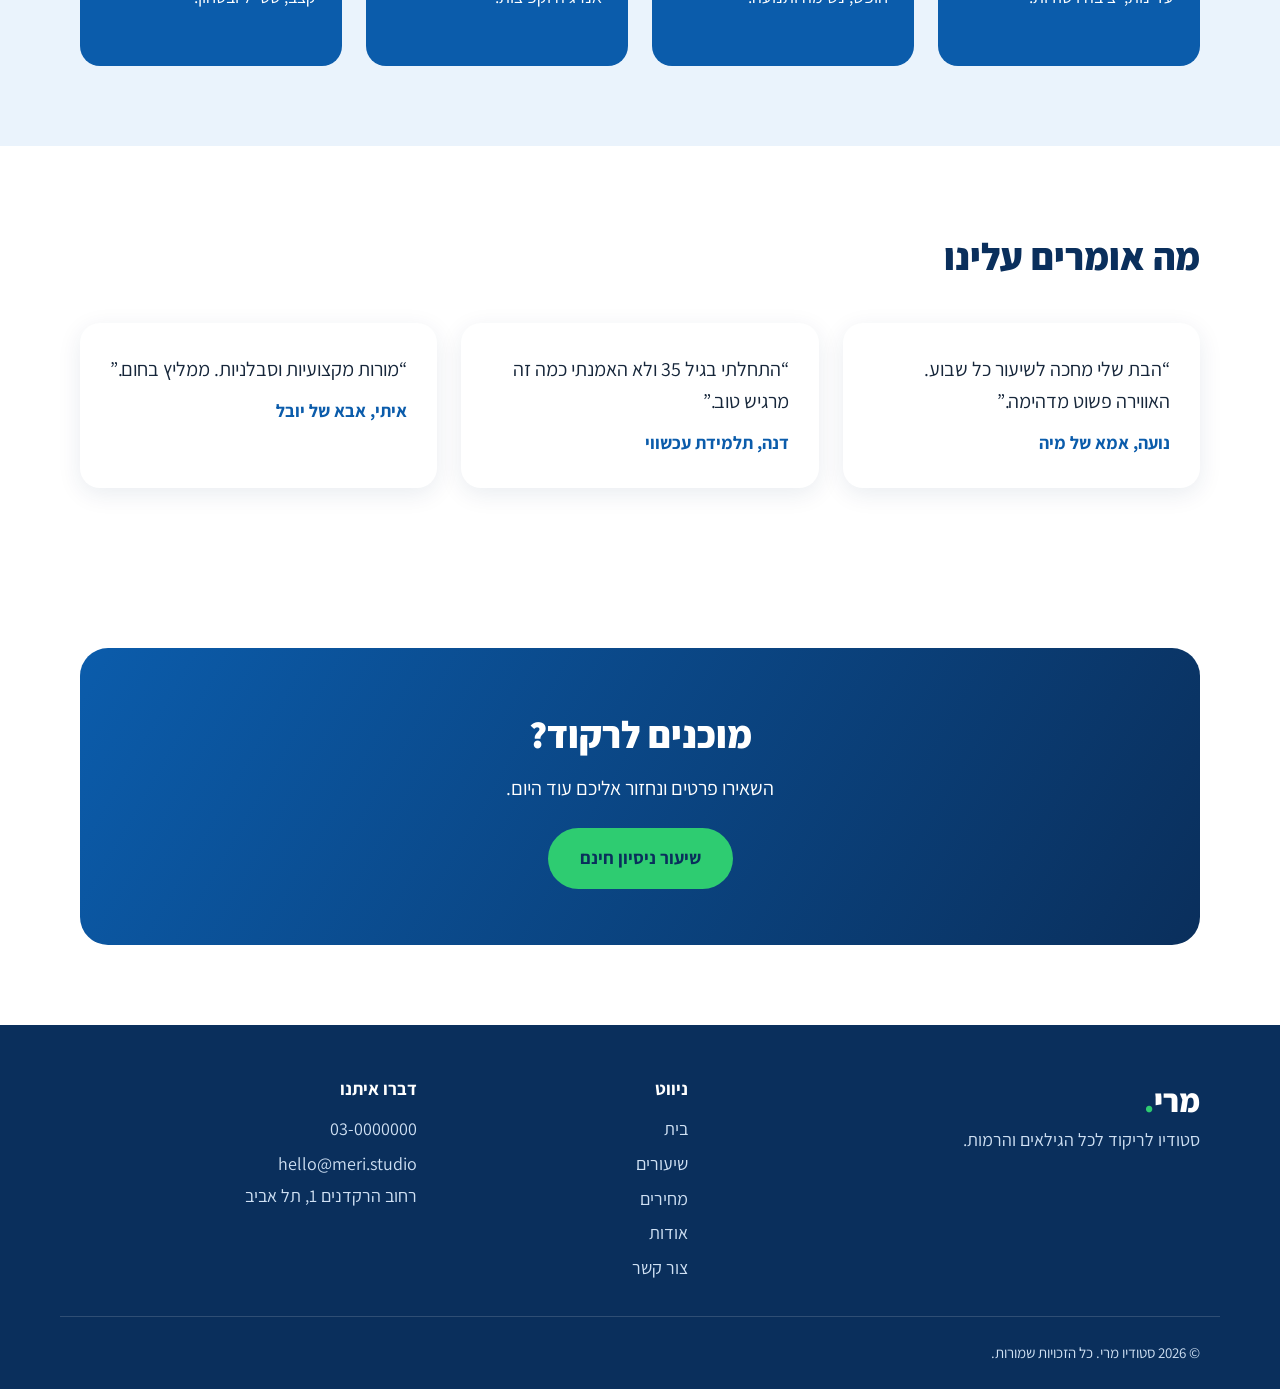
==== commit 20f5c31e: "Switch yellow to green and add dance styles stat Co-Authored-By: Claude Sonnet 5.5 <noreply@anthropi" ====
--- a/index.html
+++ b/index.html
@@ -29,7 +29,7 @@
     </div>
   </div>
 </section>
-<section class="strip"><div class="wrap strip-in"><div><b>8</b><span>שנות ניסיון</span></div><div><b>600</b><span>תלמידים</span></div><div><b>12</b><span>מורות ומורים</span></div><div><b>4.9★</b><span>דירוג הורים</span></div></div></section>
+<section class="strip"><div class="wrap strip-in"><div><b>8</b><span>שנות ניסיון</span></div><div><b>5</b><span>סגנונות ריקוד</span></div><div><b>600</b><span>תלמידים</span></div><div><b>12</b><span>מורות ומורים</span></div><div><b>4.9★</b><span>דירוג הורים</span></div></div></section>
 <main>
 
 <section class="sec"><div class="wrap">
--- a/style.css
+++ b/style.css
@@ -1,4 +1,4 @@
-:root{--blue:#0b5cab;--navy:#0a2f5c;--sky:#eaf3fc;--yellow:#ffc400;--ink:#16263a;--mute:#5b6b7f;--r:20px}
+:root{--blue:#0b5cab;--navy:#0a2f5c;--sky:#eaf3fc;--yellow:#2ecc71;--ink:#16263a;--mute:#5b6b7f;--r:20px}
 *{box-sizing:border-box;margin:0}
 body{font-family:'Assistant',sans-serif;color:var(--ink);background:#fff;font-size:18px;line-height:1.6}
 a{color:inherit;text-decoration:none}
@@ -13,7 +13,7 @@
 .burger i{display:block;width:26px;height:3px;background:var(--blue);margin:5px 0;border-radius:3px}
 .btn{display:inline-block;padding:14px 30px;border-radius:40px;font-weight:700;font-size:18px;border:2px solid transparent;cursor:pointer;font-family:inherit;transition:.2s}
 .btn.sm{padding:9px 20px;font-size:16px}
-.btn-y{background:var(--yellow);color:var(--navy)}.btn-y:hover{background:#ffd43b;transform:translateY(-2px)}
+.btn-y{background:var(--yellow);color:var(--navy)}.btn-y:hover{background:#5fe39a;transform:translateY(-2px)}
 .btn-o{border-color:var(--blue);color:var(--blue);background:#fff}.btn-o:hover{background:var(--blue);color:#fff}
 .hero{background:linear-gradient(270deg,rgba(10,47,92,.88) 0,rgba(10,47,92,.55) 45%,rgba(10,47,92,.1) 100%),var(--img) center/cover no-repeat,var(--navy);min-height:620px;display:flex;align-items:center}
 .hero-in{width:100%}
@@ -23,7 +23,7 @@
 .pill{display:inline-block;background:var(--yellow);color:var(--navy);padding:4px 16px;border-radius:30px;font-weight:700;font-size:15px}
 .cta{display:flex;gap:12px;flex-wrap:wrap}
 .strip{background:var(--blue);color:#fff}
-.strip-in{display:grid;grid-template-columns:repeat(4,1fr);text-align:center;padding:28px 20px;gap:12px}
+.strip-in{display:grid;grid-template-columns:repeat(5,1fr);text-align:center;padding:28px 20px;gap:12px}
 .strip b{display:block;font-size:38px;font-weight:800;color:var(--yellow)}
 .sec{padding:80px 0}.alt{background:var(--sky)}
 h2{font-size:38px;font-weight:800;color:var(--navy);margin-bottom:36px}
@@ -74,15 +74,3 @@
 .grid2,.grid3,.grid4,.foot{grid-template-columns:1fr}
 .strip-in{grid-template-columns:repeat(2,1fr)}
 h2{font-size:30px}.sec{padding:56px 0}.phead h1{font-size:36px}}
-.post{display:flex;flex-direction:column;padding:0;overflow:hidden;transition:.2s}
-.post:hover{transform:translateY(-4px)}
-.post-img{height:190px;background:linear-gradient(120deg,var(--blue),var(--navy));display:grid;place-items:center;color:var(--yellow);font-size:56px;font-weight:800}
-.post-body{padding:24px 26px 28px}
-.tag{display:inline-block;background:var(--sky);color:var(--blue);padding:2px 12px;border-radius:30px;font-weight:700;font-size:14px}
-.meta{color:var(--mute);font-size:15px;margin:8px 0 4px}
-.post h3{margin:6px 0 8px}.post p{color:var(--mute)}
-.more{display:inline-block;margin-top:12px;color:var(--blue);font-weight:700}
-.feat{display:grid;grid-template-columns:1.2fr 1fr;gap:0;padding:0;overflow:hidden;margin-bottom:36px}
-.feat .post-img{height:100%;min-height:280px;font-size:90px}
-.feat .post-body{padding:40px}.feat h3{font-size:30px}
-@media(max-width:860px){.feat{grid-template-columns:1fr}.feat .post-img{min-height:180px}.feat .post-body{padding:24px}}
